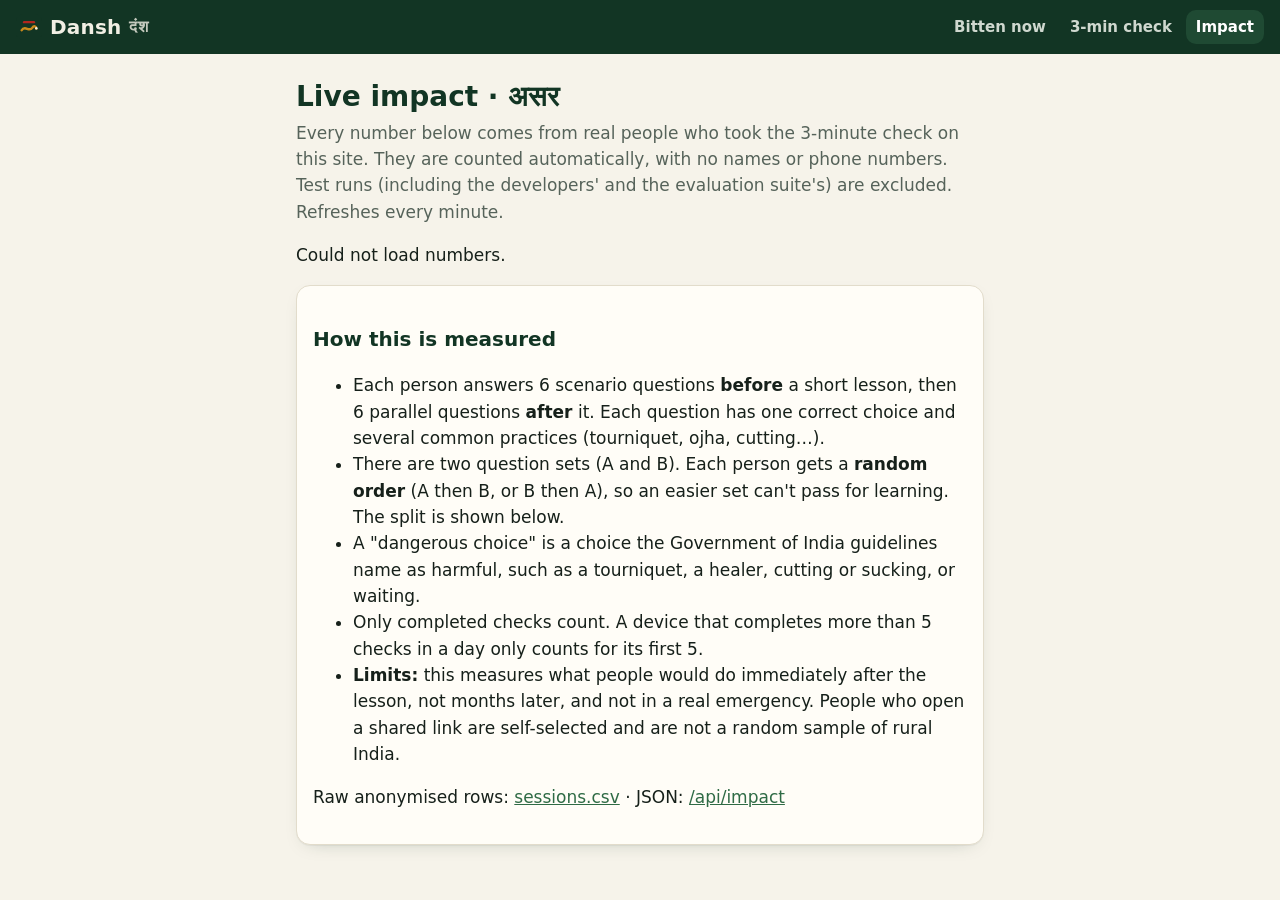
==== static/impact.html @ a85f5e1f "Dansh: snakebite first-30-minutes agent, 3-minute check, live impact page, eval suite Co-Authored-By" ====
<!doctype html>
<html lang="en">
<head>
<meta charset="utf-8">
<meta name="viewport" content="width=device-width, initial-scale=1">
<title>Dansh: live impact</title>
<meta name="theme-color" content="#123524">
<link rel="icon" href="/static/icon.svg" type="image/svg+xml">
<link rel="stylesheet" href="/static/style.css">
<style>
  .big{display:grid;grid-template-columns:repeat(2,1fr);gap:12px;margin:14px 0}
  .big div{background:var(--card);border:1px solid var(--line);border-radius:var(--radius);padding:14px}
  .big b{display:block;font-size:34px;line-height:1.1;color:var(--forest)}
  .big .arrow{color:var(--muted);font-size:22px}
  .big small{color:var(--muted)}
  table{width:100%;border-collapse:collapse;font-size:15px}
  th,td{text-align:left;padding:8px 6px;border-bottom:1px solid var(--line);vertical-align:middle}
  th{color:var(--muted);font-weight:600;font-size:13px}
  .bar{position:relative;height:12px;background:var(--line);border-radius:6px;min-width:90px}
  .bar i{position:absolute;left:0;top:0;bottom:0;border-radius:6px}
  .bar .pre{background:#c9b48a}
  .bar .post{background:var(--leaf);top:6px}
  .legend span{display:inline-flex;align-items:center;gap:6px;margin-right:14px;font-size:14px;color:var(--muted)}
  .legend i{width:14px;height:8px;border-radius:3px;display:inline-block}
  .empty{background:#fff6e0;border-left:5px solid var(--amber);padding:12px;border-radius:8px}
</style>
</head>
<body>
<header class="top">
  <a class="brand" href="/"><img src="/static/icon.svg" alt="" width="26" height="26" class="mark"> Dansh <span class="dev">दंश</span></a>
  <nav class="tabs"><a href="/">Bitten now</a><a href="/check">3-min check</a><a href="/impact" aria-current="page" style="background:#1f4a33;color:#fff">Impact</a></nav>
</header>
<main>
  <h1>Live impact · असर</h1>
  <p class="lede">Every number below comes from real people who took the 3-minute check on this site. They are counted automatically, with no names or phone numbers. Test runs (including the developers' and the evaluation suite's) are excluded. Refreshes every minute.</p>
  <div id="out"><p>Loading…</p></div>

  <div class="card">
    <h2>How this is measured</h2>
    <ul>
      <li>Each person answers 6 scenario questions <b>before</b> a short lesson, then 6 parallel questions <b>after</b> it. Each question has one correct choice and several common practices (tourniquet, ojha, cutting…).</li>
      <li>There are two question sets (A and B). Each person gets a <b>random order</b> (A then B, or B then A), so an easier set can't pass for learning. The split is shown below.</li>
      <li>A "dangerous choice" is a choice the Government of India guidelines name as harmful, such as a tourniquet, a healer, cutting or sucking, or waiting.</li>
      <li>Only completed checks count. A device that completes more than 5 checks in a day only counts for its first 5.</li>
      <li><b>Limits:</b> this measures what people would do immediately after the lesson, not months later, and not in a real emergency. People who open a shared link are self-selected and are not a random sample of rural India.</li>
    </ul>
    <p>Raw anonymised rows: <a href="/api/impact/sessions.csv">sessions.csv</a> · JSON: <a href="/api/impact">/api/impact</a></p>
  </div>
</main>
<script>
(() => {
const esc = s => String(s).replace(/[&<>"']/g, c => ({"&":"&amp;","<":"&lt;",">":"&gt;",'"':"&quot;","'":"&#39;"}[c]));
const f = v => v === null || v === undefined ? "–" : v + "%";
function ts(x){ if(!x) return "–"; const d=new Date(x*1000); return d.toLocaleString(undefined,{dateStyle:"medium",timeStyle:"short"}); }
async function load(){
  const r = await fetch("/api/impact", {cache:"no-store"}); const j = await r.json(); const L = j.learn;
  const out = document.getElementById("out");
  if (!L.completed) {
    out.innerHTML = `<div class="empty"><b>No completed checks yet.</b> Be the first: <a href="/check">take the 3-minute check</a>, then share it.</div>`;
    return;
  }
  const rows = Object.values(L.per_concept).map(c => `<tr><td><b>${esc(c.label_en)}</b><br><small>${esc(c.label_hi)}</small></td>
    <td>${f(c.correct_pre_pct)} → <b>${f(c.correct_post_pct)}</b></td>
    <td><div class="bar"><i class="pre" style="width:${c.correct_pre_pct||0}%;height:6px"></i><i class="post" style="width:${c.correct_post_pct||0}%;height:6px"></i></div></td>
    <td>${f(c.dangerous_pre_pct)} → <b>${f(c.dangerous_post_pct)}</b></td></tr>`).join("");
  const kv = o => Object.entries(o).sort((a,b)=>b[1]-a[1]).map(([k,v])=>`${esc(k)}: ${v}`).join(" · ") || "–";
  out.innerHTML = `
  <div class="big">
    <div><small>People who completed the check</small><b>${L.completed}</b><small>${L.unique_devices} devices · ${L.started} started</small></div>
    <div><small>Chose at least one dangerous action</small><b>${f(L.chose_dangerous_action_pre_pct)} <span class="arrow">→</span> ${f(L.chose_dangerous_action_post_pct)}</b><small>before → after the lesson</small></div>
    <div><small>Average score</small><b>${f(L.mean_score_pre_pct)} <span class="arrow">→</span> ${f(L.mean_score_post_pct)}</b><small>before → after</small></div>
    <div><small>Improved / same / worse</small><b>${L.improved} / ${L.same} / ${L.worse}</b><small>${L.shared} shared it onward</small></div>
  </div>
  <div class="card"><h2>By decision</h2>
  <p class="legend"><span><i style="background:#c9b48a"></i>before</span><span><i style="background:var(--leaf)"></i>after</span></p>
  <table><thead><tr><th>Decision</th><th>Correct</th><th></th><th>Dangerous choice</th></tr></thead><tbody>${rows}</tbody></table></div>
  <div class="card"><h2>Who took it</h2>
  <p><b>Language:</b> ${kv(L.by_lang)}<br><b>State (self-reported, optional):</b> ${kv(L.by_state)}<br><b>Role (optional):</b> ${kv(L.by_role)}<br>
  <b>Question-set order:</b> ${kv(L.by_form_order)}<br><b>First / latest:</b> ${ts(L.first_completed_at)} / ${ts(L.last_completed_at)}</p>
  <p class="understood">Emergency-agent uses: ${j.consults.total} (${esc(j.consults.note)})</p></div>`;
}
load().catch(()=>{document.getElementById("out").innerHTML="<p>Could not load numbers.</p>"});
setInterval(()=>load().catch(()=>{}), 60000);
})();
</script>
</body>
</html>
---- static/style.css ----
:root{
  --ink:#16201a; --muted:#56635a; --bg:#f6f3ea; --card:#fffdf7; --line:#e2dccb;
  --forest:#123524; --leaf:#2f6b45; --amber:#c98a1b; --red:#b3261e; --redbg:#fdecea; --okbg:#e8f3ea;
  --radius:14px; --shadow:0 1px 0 rgba(0,0,0,.04),0 6px 20px -12px rgba(18,53,36,.35);
  --font: "Noto Sans", "Noto Sans Devanagari", "Mukta", system-ui, -apple-system, "Segoe UI", Roboto, sans-serif;
}
*{box-sizing:border-box}
html{-webkit-text-size-adjust:100%}
body{margin:0;font:17px/1.55 var(--font);color:var(--ink);background:var(--bg)}
a{color:var(--leaf)}
.sr{position:absolute;width:1px;height:1px;overflow:hidden;clip:rect(0 0 0 0)}
.top{display:flex;align-items:center;gap:12px;padding:10px 16px;background:var(--forest);color:#f1efe4;position:sticky;top:0;z-index:5}
.brand{color:#f1efe4;text-decoration:none;font-weight:800;font-size:20px;letter-spacing:.2px;white-space:nowrap}
.brand{display:flex;align-items:center;gap:8px}
.brand .mark{border-radius:7px}
.brand .dev{font-weight:600;opacity:.8;font-size:16px}
.tabs{display:flex;gap:4px;margin-left:auto}
.tabs button,.tabs a{background:none;border:0;color:#cfd8cf;font:600 15px var(--font);padding:8px 10px;border-radius:10px;cursor:pointer;text-decoration:none}
.tabs [aria-selected=true]{background:#1f4a33;color:#fff}
.lang{background:#f1efe4;color:var(--forest);border:0;border-radius:999px;padding:6px 12px;font:700 14px var(--font);cursor:pointer}
.callbar{display:flex;justify-content:space-between;align-items:center;gap:10px;background:var(--red);color:#fff;text-decoration:none;padding:10px 16px;font-weight:700}
.callbar b{background:#fff;color:var(--red);padding:4px 12px;border-radius:999px;white-space:nowrap}
main{max-width:720px;margin:0 auto;padding:18px 16px 40px}
h1{font-size:28px;line-height:1.2;margin:8px 0 6px;color:var(--forest)}
h2{font-size:20px;margin:22px 0 8px;color:var(--forest)}
.lede{color:var(--muted);margin:0 0 14px}
textarea,select{width:100%;font:inherit;border:2px solid var(--line);border-radius:var(--radius);padding:12px 14px;background:#fff;color:var(--ink)}
textarea:focus,select:focus,button:focus-visible,a:focus-visible{outline:3px solid var(--amber);outline-offset:2px}
.row{display:flex;gap:10px;margin-top:10px}
button.primary{background:var(--forest);color:#fff;border:0;border-radius:var(--radius);padding:14px 18px;font:700 17px var(--font);cursor:pointer;flex:1}
button.primary.big{width:100%;padding:18px;font-size:19px;margin-top:10px}
button.primary:disabled{opacity:.6}
button.ghost{background:#fff;border:2px solid var(--line);border-radius:var(--radius);padding:12px 14px;font:600 16px var(--font);cursor:pointer}
.chips{display:flex;flex-wrap:wrap;gap:8px;margin:14px 0 6px}
.chip{background:var(--card);border:1px solid var(--line);border-radius:999px;padding:8px 12px;font:15px var(--font);cursor:pointer;text-align:left}
.fine{color:var(--muted);font-size:14px;margin-top:22px}
.card{background:var(--card);border:1px solid var(--line);border-radius:var(--radius);box-shadow:var(--shadow);padding:16px;margin:14px 0}
.level{border-radius:var(--radius);padding:14px 16px;margin:18px 0 10px;font-weight:800;font-size:21px;display:flex;align-items:center;gap:10px}
.level.CRITICAL{background:var(--red);color:#fff}
.level.URGENT,.level.POSSIBLE{background:#7a1f17;color:#fff}
.level.INFO,.level.OTHER,.level.OFF_TOPIC,.level.SUPPORT{background:var(--forest);color:#fff}
.calls{display:flex;gap:10px;flex-wrap:wrap;margin:8px 0 4px}
.calls a{flex:1;min-width:120px;text-align:center;background:var(--red);color:#fff;text-decoration:none;border-radius:var(--radius);padding:14px 10px;font-weight:800;font-size:19px}
.calls a.alt{background:#fff;color:var(--red);border:2px solid var(--red)}
ol.steps{padding-left:0;list-style:none;counter-reset:s;margin:0}
ol.steps li{counter-increment:s;position:relative;padding:10px 0 10px 44px;border-bottom:1px dashed var(--line)}
ol.steps li:last-child{border-bottom:0}
ol.steps li::before{content:counter(s);position:absolute;left:0;top:9px;width:30px;height:30px;border-radius:50%;background:var(--forest);color:#fff;font-weight:800;display:grid;place-items:center;font-size:15px}
ul.donts{list-style:none;padding:0;margin:0}
ul.donts li{padding:10px 0 10px 40px;position:relative;border-bottom:1px dashed var(--line)}
ul.donts li:last-child{border-bottom:0}
ul.donts li::before{content:"✕";position:absolute;left:4px;top:8px;color:var(--red);font-weight:900;font-size:20px}
.fix{background:#fff6e0;border-left:5px solid var(--amber);padding:10px 12px;border-radius:8px;margin:8px 0}
.note{background:var(--redbg);border-left:5px solid var(--red);padding:10px 12px;border-radius:8px;margin:8px 0;font-weight:600}
.src{display:inline-block;font-size:12px;color:var(--muted);text-decoration:none;margin-left:6px;border:1px solid var(--line);border-radius:6px;padding:0 5px;vertical-align:1px}
.understood{color:var(--muted);font-size:15px}
.ask{display:grid;gap:10px}
.ask .q{display:flex;align-items:center;justify-content:space-between;gap:10px;flex-wrap:wrap}
.ask .q span{flex:1;min-width:200px}
.yn button{border:2px solid var(--line);background:#fff;border-radius:10px;padding:8px 14px;font:700 15px var(--font);cursor:pointer;margin-left:6px}
.yn button.yes{border-color:var(--red);color:var(--red)}
.hosp li{margin:8px 0}
.hosp .meta{color:var(--muted);font-size:14px}
.trace{font-size:13px;color:var(--muted)}
details summary{cursor:pointer;color:var(--leaf);font-weight:600}
.facts{padding-left:20px;color:var(--muted)}
.optional{display:grid;gap:10px;grid-template-columns:1fr 1fr;margin:14px 0}
.optional label span{display:block;font-size:14px;color:var(--muted);margin-bottom:4px}
.progress{height:8px;background:var(--line);border-radius:999px;overflow:hidden;margin:6px 0 14px}
.progress i{display:block;height:100%;background:var(--amber);transition:width .25s}
.qtext{font-size:21px;font-weight:700;line-height:1.35;margin:6px 0 14px}
.opts{display:grid;gap:10px}
.opt{text-align:left;background:#fff;border:2px solid var(--line);border-radius:var(--radius);padding:14px 16px;font:17px var(--font);cursor:pointer}
.opt:hover{border-color:var(--leaf)}
.phase{font-size:13px;letter-spacing:.08em;text-transform:uppercase;color:var(--amber);font-weight:800}
.lesson .card{border-left:6px solid var(--leaf)}
.lesson .card.missed{border-left-color:var(--red)}
.lesson .tag{font-size:12px;font-weight:800;color:var(--red);text-transform:uppercase;letter-spacing:.06em}
.score{display:grid;grid-template-columns:1fr 1fr;gap:12px;margin:16px 0}
.score div{background:var(--card);border:1px solid var(--line);border-radius:var(--radius);padding:16px;text-align:center}
.score b{display:block;font-size:40px;color:var(--forest);line-height:1.1}
.share{display:flex;gap:10px;flex-wrap:wrap}
.share a,.share button{flex:1;min-width:160px;text-align:center;text-decoration:none;border-radius:var(--radius);padding:14px;font:700 17px var(--font);cursor:pointer}
.share .wa{background:#1f7a4d;color:#fff;border:0}
.share .copy{background:#fff;border:2px solid var(--line);color:var(--ink)}
.foot{max-width:720px;margin:0 auto;padding:10px 16px 40px;color:var(--muted);font-size:14px}
@media (max-width:560px){
  .tabs button,.tabs a{padding:7px 7px;font-size:14px}
  .brand .dev{display:none}
  h1{font-size:25px}
  .optional{grid-template-columns:1fr}
  .callbar{font-size:15px}
}
@media (prefers-reduced-motion:reduce){*{transition:none!important}}
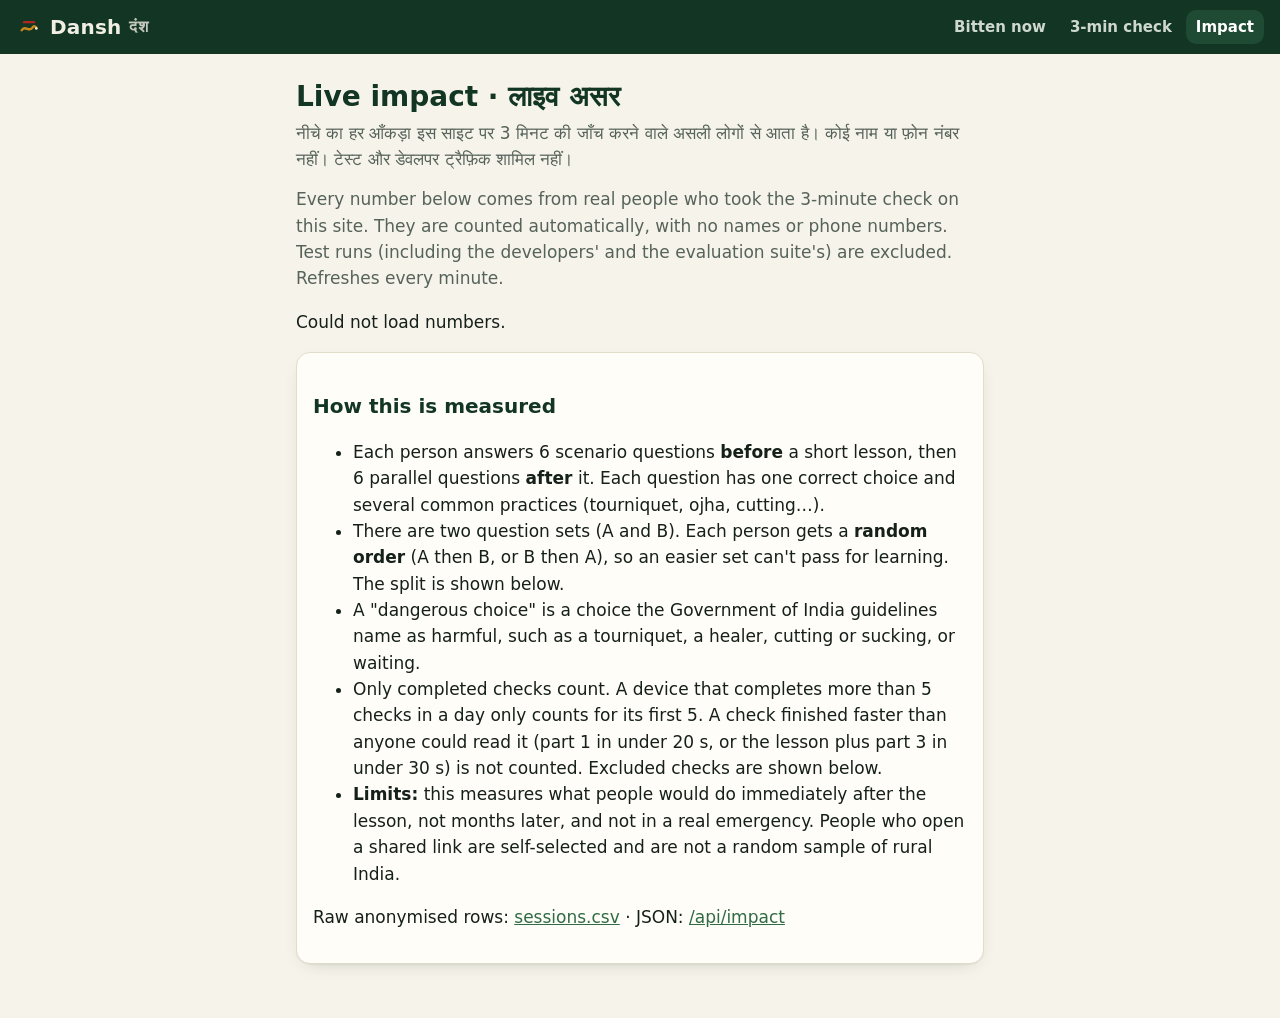
==== commit 673dabe0: "fix(F12,F13): CSP/HSTS without inline scripts; bilingual impact page; no double-logging on language " ====
--- a/static/impact.html
+++ b/static/impact.html
@@ -13,6 +13,7 @@
   .big b{display:block;font-size:34px;line-height:1.1;color:var(--forest)}
   .big .arrow{color:var(--muted);font-size:22px}
   .big small{color:var(--muted)}
+  .tablewrap{overflow-x:auto}
   table{width:100%;border-collapse:collapse;font-size:15px}
   th,td{text-align:left;padding:8px 6px;border-bottom:1px solid var(--line);vertical-align:middle}
   th{color:var(--muted);font-weight:600;font-size:13px}
@@ -31,7 +32,8 @@
   <nav class="tabs"><a href="/">Bitten now</a><a href="/check">3-min check</a><a href="/impact" aria-current="page" style="background:#1f4a33;color:#fff">Impact</a></nav>
 </header>
 <main>
-  <h1>Live impact · असर</h1>
+  <h1>Live impact · लाइव असर</h1>
+  <p class="lede" lang="hi">नीचे का हर आँकड़ा इस साइट पर 3 मिनट की जाँच करने वाले असली लोगों से आता है। कोई नाम या फ़ोन नंबर नहीं। टेस्ट और डेवलपर ट्रैफ़िक शामिल नहीं।</p>
   <p class="lede">Every number below comes from real people who took the 3-minute check on this site. They are counted automatically, with no names or phone numbers. Test runs (including the developers' and the evaluation suite's) are excluded. Refreshes every minute.</p>
   <div id="out"><p>Loading…</p></div>
 
@@ -41,47 +43,12 @@
       <li>Each person answers 6 scenario questions <b>before</b> a short lesson, then 6 parallel questions <b>after</b> it. Each question has one correct choice and several common practices (tourniquet, ojha, cutting…).</li>
       <li>There are two question sets (A and B). Each person gets a <b>random order</b> (A then B, or B then A), so an easier set can't pass for learning. The split is shown below.</li>
       <li>A "dangerous choice" is a choice the Government of India guidelines name as harmful, such as a tourniquet, a healer, cutting or sucking, or waiting.</li>
-      <li>Only completed checks count. A device that completes more than 5 checks in a day only counts for its first 5.</li>
+      <li>Only completed checks count. A device that completes more than 5 checks in a day only counts for its first 5. A check finished faster than anyone could read it (part 1 in under 20 s, or the lesson plus part 3 in under 30 s) is not counted. Excluded checks are shown below.</li>
       <li><b>Limits:</b> this measures what people would do immediately after the lesson, not months later, and not in a real emergency. People who open a shared link are self-selected and are not a random sample of rural India.</li>
     </ul>
     <p>Raw anonymised rows: <a href="/api/impact/sessions.csv">sessions.csv</a> · JSON: <a href="/api/impact">/api/impact</a></p>
   </div>
 </main>
-<script>
-(() => {
-const esc = s => String(s).replace(/[&<>"']/g, c => ({"&":"&amp;","<":"&lt;",">":"&gt;",'"':"&quot;","'":"&#39;"}[c]));
-const f = v => v === null || v === undefined ? "–" : v + "%";
-function ts(x){ if(!x) return "–"; const d=new Date(x*1000); return d.toLocaleString(undefined,{dateStyle:"medium",timeStyle:"short"}); }
-async function load(){
-  const r = await fetch("/api/impact", {cache:"no-store"}); const j = await r.json(); const L = j.learn;
-  const out = document.getElementById("out");
-  if (!L.completed) {
-    out.innerHTML = `<div class="empty"><b>No completed checks yet.</b> Be the first: <a href="/check">take the 3-minute check</a>, then share it.</div>`;
-    return;
-  }
-  const rows = Object.values(L.per_concept).map(c => `<tr><td><b>${esc(c.label_en)}</b><br><small>${esc(c.label_hi)}</small></td>
-    <td>${f(c.correct_pre_pct)} → <b>${f(c.correct_post_pct)}</b></td>
-    <td><div class="bar"><i class="pre" style="width:${c.correct_pre_pct||0}%;height:6px"></i><i class="post" style="width:${c.correct_post_pct||0}%;height:6px"></i></div></td>
-    <td>${f(c.dangerous_pre_pct)} → <b>${f(c.dangerous_post_pct)}</b></td></tr>`).join("");
-  const kv = o => Object.entries(o).sort((a,b)=>b[1]-a[1]).map(([k,v])=>`${esc(k)}: ${v}`).join(" · ") || "–";
-  out.innerHTML = `
-  <div class="big">
-    <div><small>People who completed the check</small><b>${L.completed}</b><small>${L.unique_devices} devices · ${L.started} started</small></div>
-    <div><small>Chose at least one dangerous action</small><b>${f(L.chose_dangerous_action_pre_pct)} <span class="arrow">→</span> ${f(L.chose_dangerous_action_post_pct)}</b><small>before → after the lesson</small></div>
-    <div><small>Average score</small><b>${f(L.mean_score_pre_pct)} <span class="arrow">→</span> ${f(L.mean_score_post_pct)}</b><small>before → after</small></div>
-    <div><small>Improved / same / worse</small><b>${L.improved} / ${L.same} / ${L.worse}</b><small>${L.shared} shared it onward</small></div>
-  </div>
-  <div class="card"><h2>By decision</h2>
-  <p class="legend"><span><i style="background:#c9b48a"></i>before</span><span><i style="background:var(--leaf)"></i>after</span></p>
-  <table><thead><tr><th>Decision</th><th>Correct</th><th></th><th>Dangerous choice</th></tr></thead><tbody>${rows}</tbody></table></div>
-  <div class="card"><h2>Who took it</h2>
-  <p><b>Language:</b> ${kv(L.by_lang)}<br><b>State (self-reported, optional):</b> ${kv(L.by_state)}<br><b>Role (optional):</b> ${kv(L.by_role)}<br>
-  <b>Question-set order:</b> ${kv(L.by_form_order)}<br><b>First / latest:</b> ${ts(L.first_completed_at)} / ${ts(L.last_completed_at)}</p>
-  <p class="understood">Emergency-agent uses: ${j.consults.total} (${esc(j.consults.note)})</p></div>`;
-}
-load().catch(()=>{document.getElementById("out").innerHTML="<p>Could not load numbers.</p>"});
-setInterval(()=>load().catch(()=>{}), 60000);
-})();
-</script>
+<script src="/static/impact.js"></script>
 </body>
 </html>
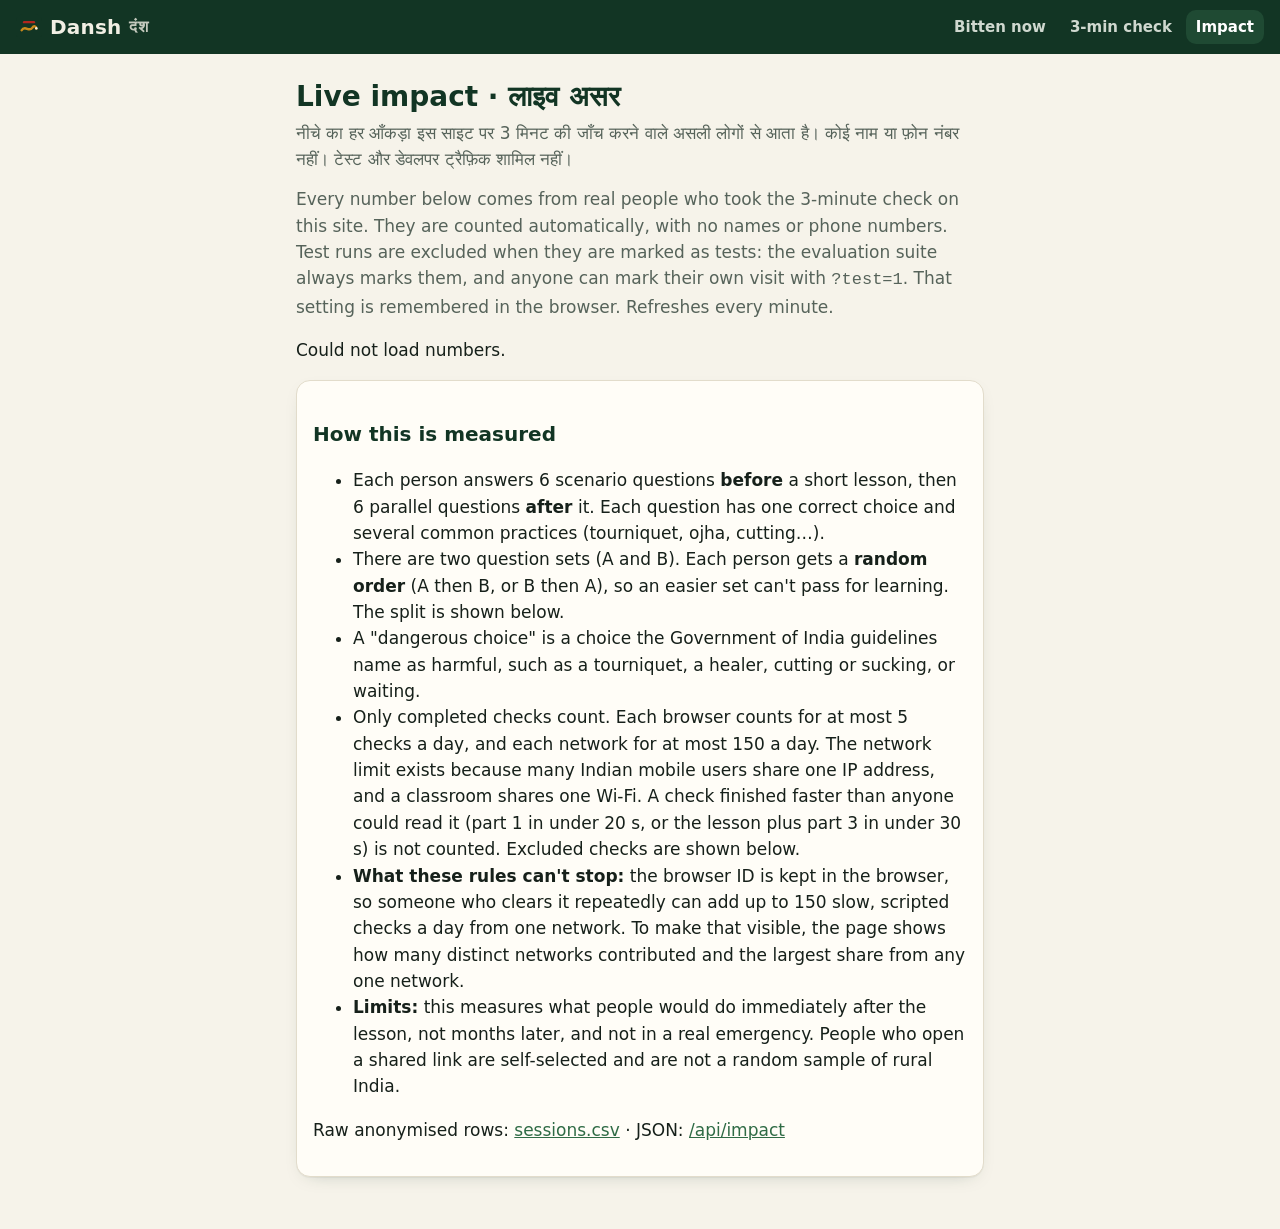
==== commit d500cbfe: "fix(V3): one suppression guard + safety net; 447-message auditor corpus as a test (0 false safe, 0 u" ====
--- a/static/impact.html
+++ b/static/impact.html
@@ -34,7 +34,7 @@
 <main>
   <h1>Live impact · लाइव असर</h1>
   <p class="lede" lang="hi">नीचे का हर आँकड़ा इस साइट पर 3 मिनट की जाँच करने वाले असली लोगों से आता है। कोई नाम या फ़ोन नंबर नहीं। टेस्ट और डेवलपर ट्रैफ़िक शामिल नहीं।</p>
-  <p class="lede">Every number below comes from real people who took the 3-minute check on this site. They are counted automatically, with no names or phone numbers. Test runs (including the developers' and the evaluation suite's) are excluded. Refreshes every minute.</p>
+  <p class="lede">Every number below comes from real people who took the 3-minute check on this site. They are counted automatically, with no names or phone numbers. Test runs are excluded when they are marked as tests: the evaluation suite always marks them, and anyone can mark their own visit with <code>?test=1</code>. That setting is remembered in the browser. Refreshes every minute.</p>
   <div id="out"><p>Loading…</p></div>
 
   <div class="card">
@@ -43,7 +43,8 @@
       <li>Each person answers 6 scenario questions <b>before</b> a short lesson, then 6 parallel questions <b>after</b> it. Each question has one correct choice and several common practices (tourniquet, ojha, cutting…).</li>
       <li>There are two question sets (A and B). Each person gets a <b>random order</b> (A then B, or B then A), so an easier set can't pass for learning. The split is shown below.</li>
       <li>A "dangerous choice" is a choice the Government of India guidelines name as harmful, such as a tourniquet, a healer, cutting or sucking, or waiting.</li>
-      <li>Only completed checks count. A device that completes more than 5 checks in a day only counts for its first 5. A check finished faster than anyone could read it (part 1 in under 20 s, or the lesson plus part 3 in under 30 s) is not counted. Excluded checks are shown below.</li>
+      <li>Only completed checks count. Each browser counts for at most 5 checks a day, and each network for at most 150 a day. The network limit exists because many Indian mobile users share one IP address, and a classroom shares one Wi-Fi. A check finished faster than anyone could read it (part 1 in under 20 s, or the lesson plus part 3 in under 30 s) is not counted. Excluded checks are shown below.</li>
+      <li><b>What these rules can't stop:</b> the browser ID is kept in the browser, so someone who clears it repeatedly can add up to 150 slow, scripted checks a day from one network. To make that visible, the page shows how many distinct networks contributed and the largest share from any one network.</li>
       <li><b>Limits:</b> this measures what people would do immediately after the lesson, not months later, and not in a real emergency. People who open a shared link are self-selected and are not a random sample of rural India.</li>
     </ul>
     <p>Raw anonymised rows: <a href="/api/impact/sessions.csv">sessions.csv</a> · JSON: <a href="/api/impact">/api/impact</a></p>
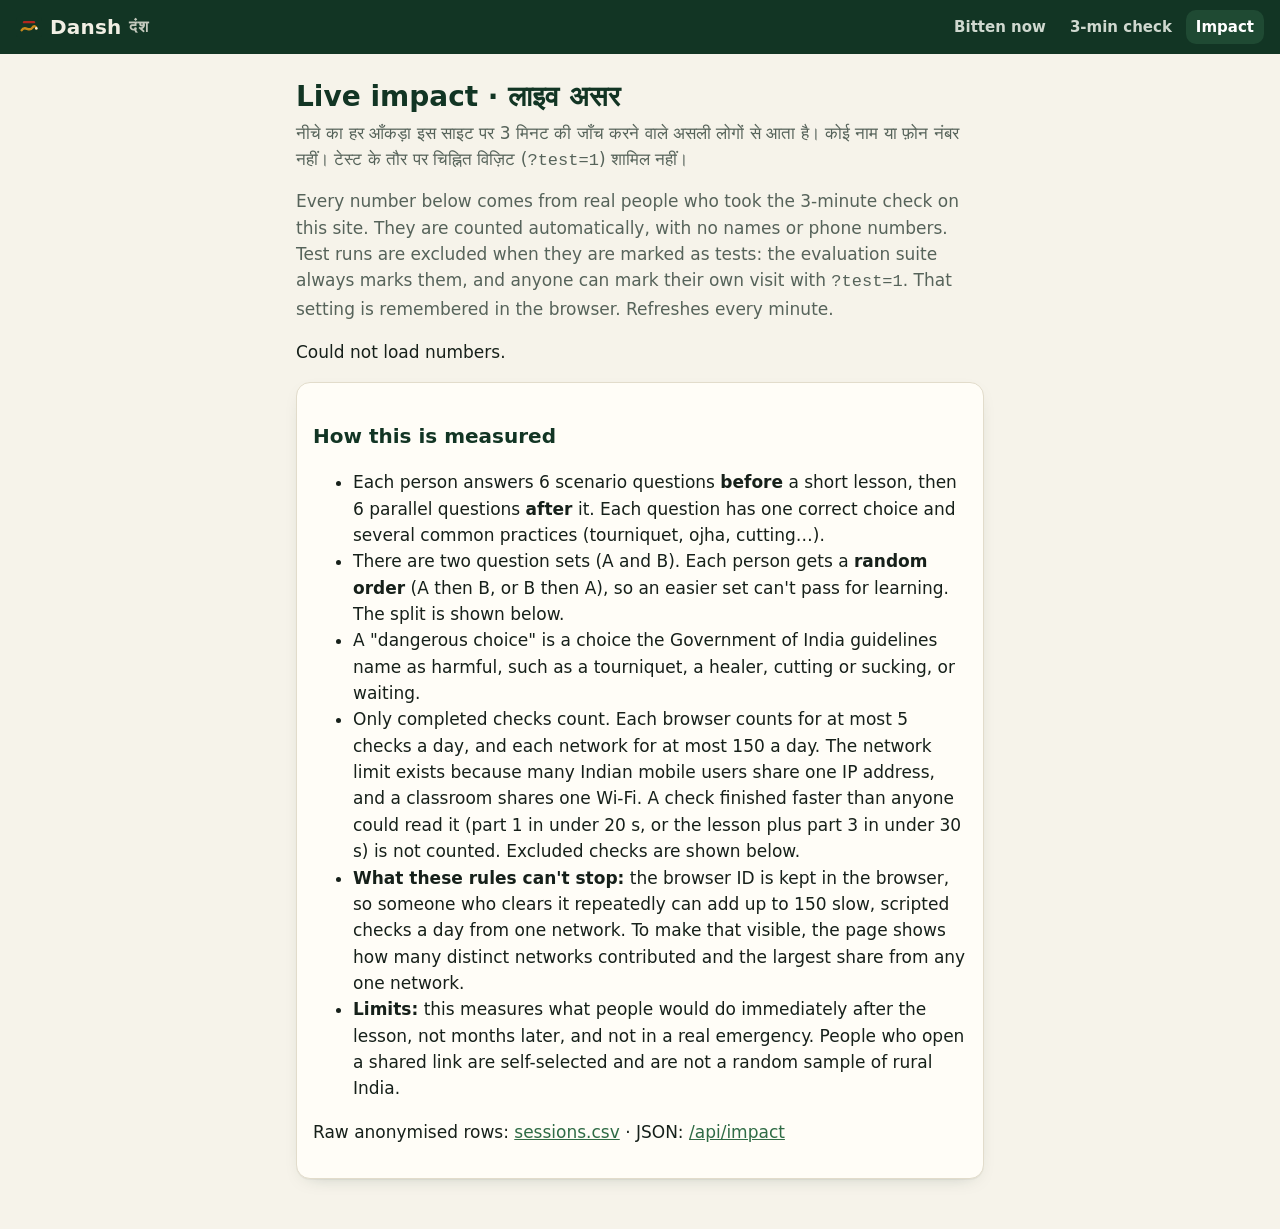
==== commit 601efd3f: "impact: Hindi intro matches the exclusion rule" ====
--- a/static/impact.html
+++ b/static/impact.html
@@ -33,7 +33,7 @@
 </header>
 <main>
   <h1>Live impact · लाइव असर</h1>
-  <p class="lede" lang="hi">नीचे का हर आँकड़ा इस साइट पर 3 मिनट की जाँच करने वाले असली लोगों से आता है। कोई नाम या फ़ोन नंबर नहीं। टेस्ट और डेवलपर ट्रैफ़िक शामिल नहीं।</p>
+  <p class="lede" lang="hi">नीचे का हर आँकड़ा इस साइट पर 3 मिनट की जाँच करने वाले असली लोगों से आता है। कोई नाम या फ़ोन नंबर नहीं। टेस्ट के तौर पर चिह्नित विज़िट (<code>?test=1</code>) शामिल नहीं।</p>
   <p class="lede">Every number below comes from real people who took the 3-minute check on this site. They are counted automatically, with no names or phone numbers. Test runs are excluded when they are marked as tests: the evaluation suite always marks them, and anyone can mark their own visit with <code>?test=1</code>. That setting is remembered in the browser. Refreshes every minute.</p>
   <div id="out"><p>Loading…</p></div>
 
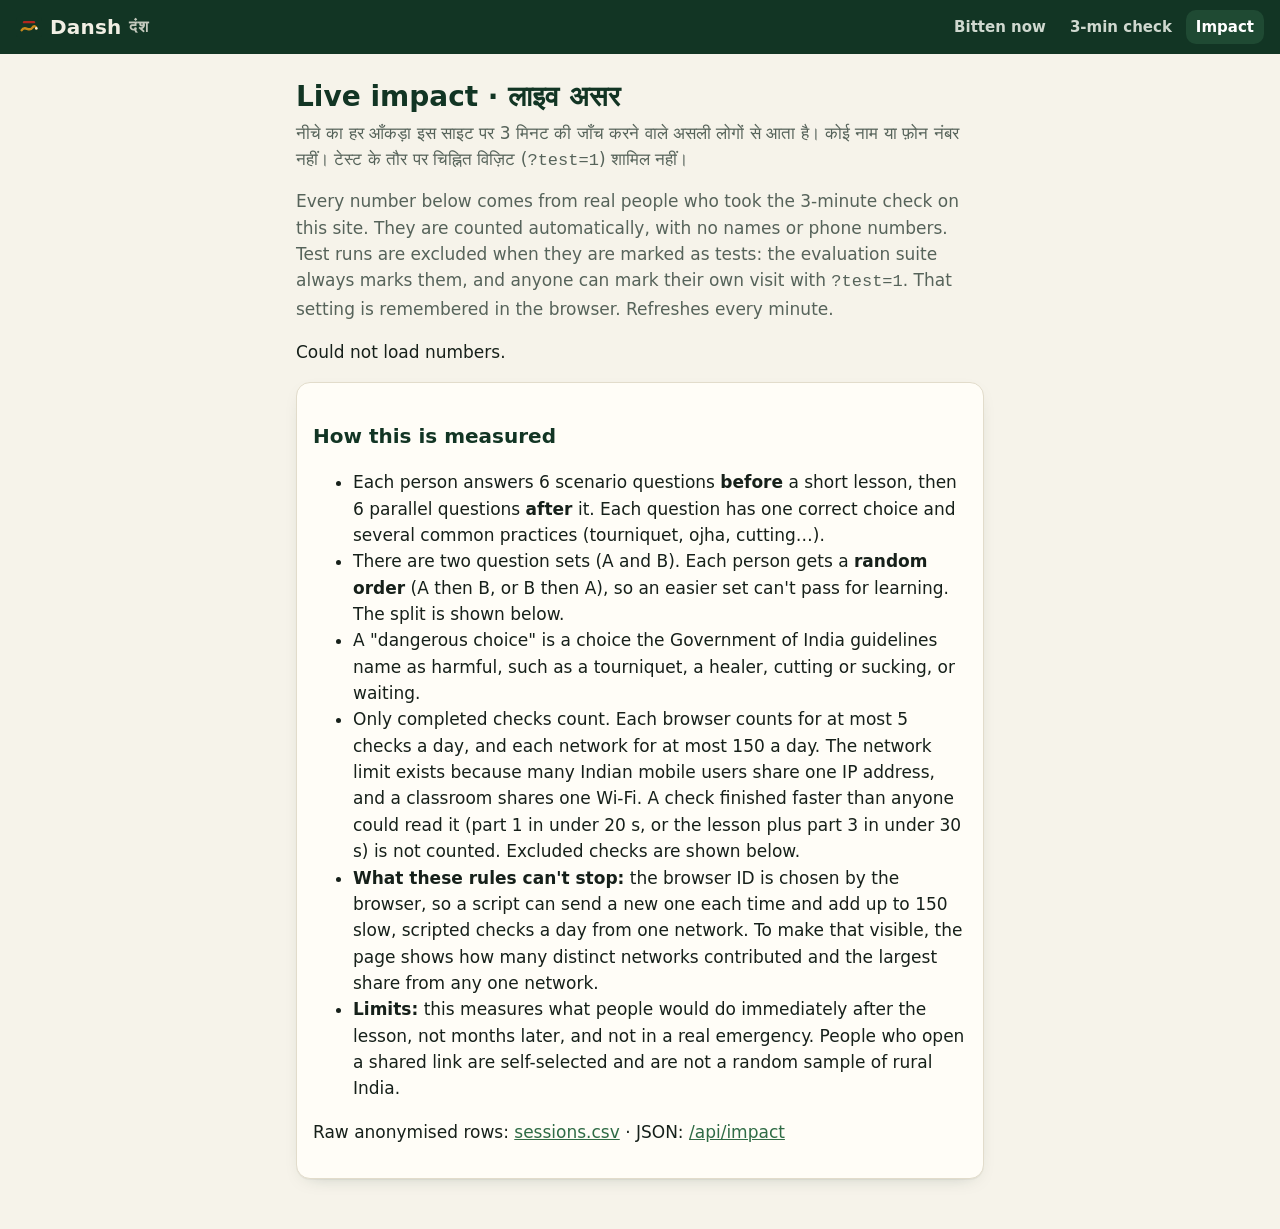
==== commit 931552f5: "fix(V4): verifier-3 held-out false safes (25 -> 0); Devanagari word-start matching; animal look-alik" ====
--- a/static/impact.html
+++ b/static/impact.html
@@ -44,7 +44,7 @@
       <li>There are two question sets (A and B). Each person gets a <b>random order</b> (A then B, or B then A), so an easier set can't pass for learning. The split is shown below.</li>
       <li>A "dangerous choice" is a choice the Government of India guidelines name as harmful, such as a tourniquet, a healer, cutting or sucking, or waiting.</li>
       <li>Only completed checks count. Each browser counts for at most 5 checks a day, and each network for at most 150 a day. The network limit exists because many Indian mobile users share one IP address, and a classroom shares one Wi-Fi. A check finished faster than anyone could read it (part 1 in under 20 s, or the lesson plus part 3 in under 30 s) is not counted. Excluded checks are shown below.</li>
-      <li><b>What these rules can't stop:</b> the browser ID is kept in the browser, so someone who clears it repeatedly can add up to 150 slow, scripted checks a day from one network. To make that visible, the page shows how many distinct networks contributed and the largest share from any one network.</li>
+      <li><b>What these rules can't stop:</b> the browser ID is chosen by the browser, so a script can send a new one each time and add up to 150 slow, scripted checks a day from one network. To make that visible, the page shows how many distinct networks contributed and the largest share from any one network.</li>
       <li><b>Limits:</b> this measures what people would do immediately after the lesson, not months later, and not in a real emergency. People who open a shared link are self-selected and are not a random sample of rural India.</li>
     </ul>
     <p>Raw anonymised rows: <a href="/api/impact/sessions.csv">sessions.csv</a> · JSON: <a href="/api/impact">/api/impact</a></p>
